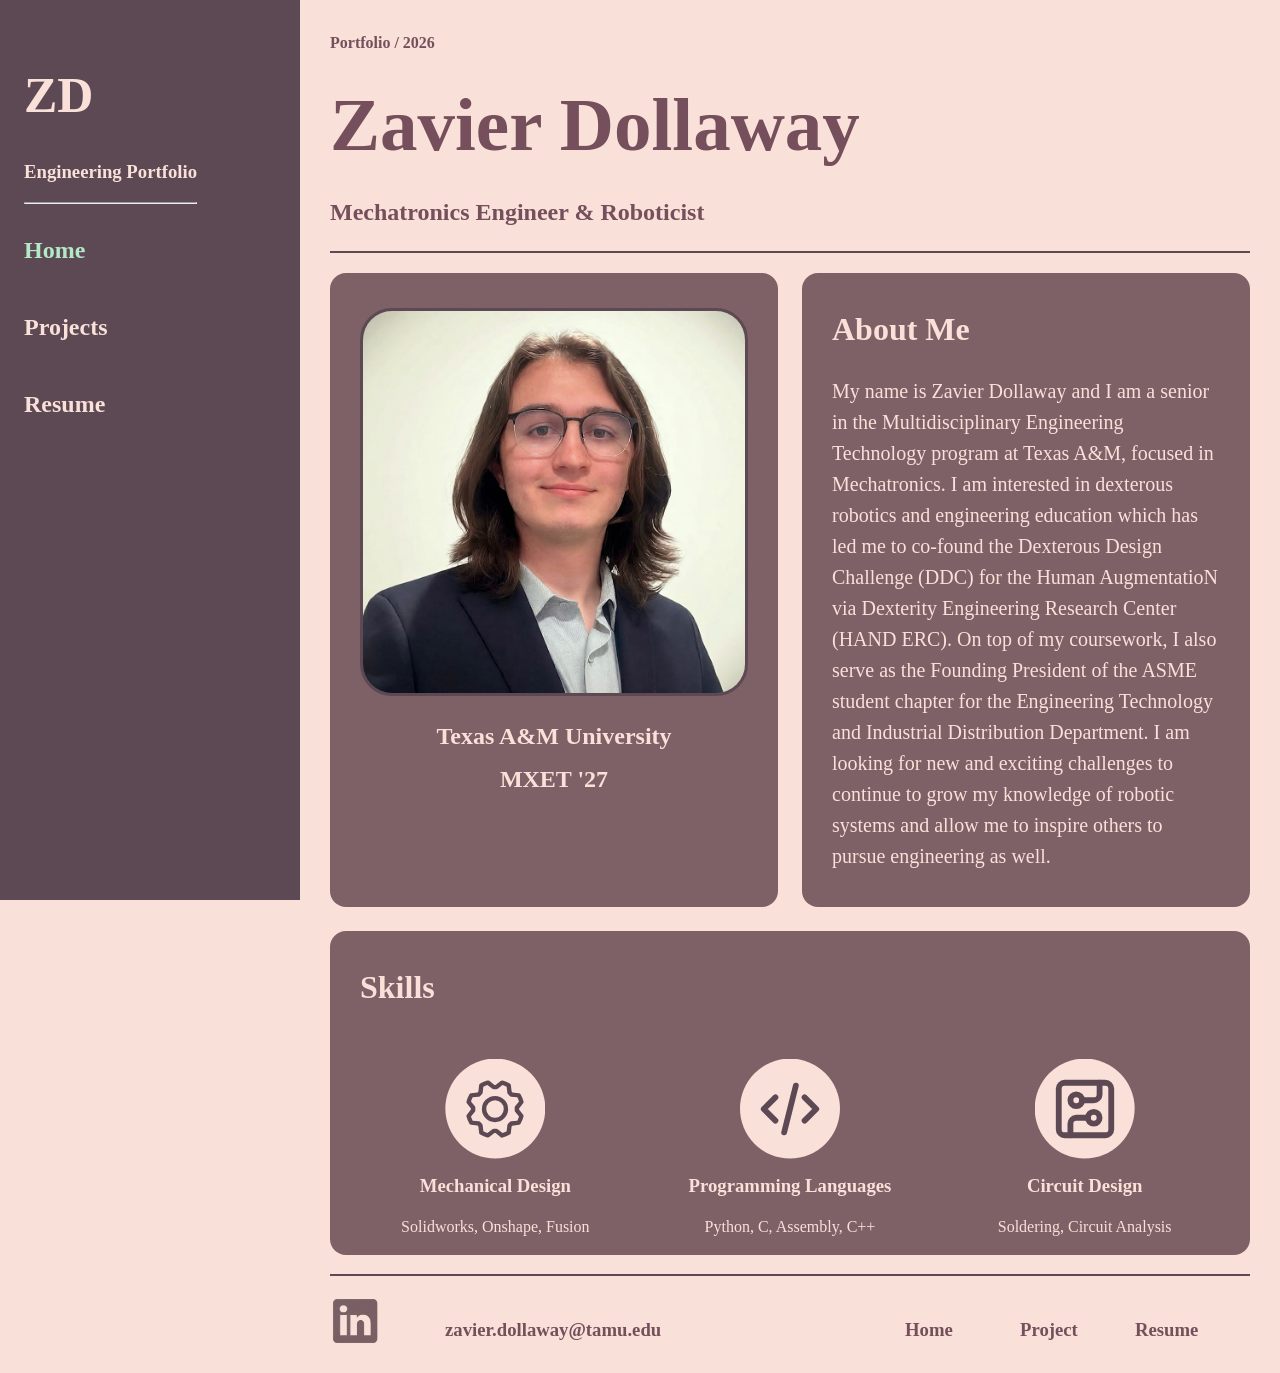
==== index.html @ c8cddef3 "Initial Commit" ====
<!DOCTYPE html>
<html lang="en">
<head>
  <meta charset="UTF-8">
  <meta name="viewport" content="width=device-width, initial-scale=1.0">
  <meta name="description" content="Engineering Portfolio for Zavier Dollaway">
  <title>Zavier Dollaway Portfolio</title>
  <link rel="stylesheet" href="styles.css">
</head>

<body class="page-layout">
    <header class="site-rail">
        <div class="header">
            <h1>ZD</h1>
            <h3>Engineering Portfolio</h3>
            <hr/>
        </div>
        <nav>
            <a href="index.html"><h2 class="active">Home</h2></a>
            <a href="projects.html"><h2>Projects</h2></a>
            <a href="resume.html"><h2>Resume</h2></a>
        </nav>
    </header>
    <main class="main-content">
        <div class="mc-head">
            <h4>Portfolio / 2026</h4>
            <h1>Zavier Dollaway</h1>
            <h2>Mechatronics Engineer & Roboticist</h2>
            <h2 class="bottom-border"></h2>
        </div>
        <div class="resource-border-2">
            <div class="resource-card">
                <br/>
                <img class="border" src="ZavierDollawayHeadshot.jpg">
                <h2>Texas A&M University</h2>
                <h2>MXET '27</h2>
            </div>
            <div class="resource-card">
                <h1>About Me</h1>
                <p>My name is Zavier Dollaway and I am a senior in the Multidisciplinary Engineering Technology program at Texas A&M, focused in Mechatronics. I am interested in dexterous robotics and engineering education which has led me to co-found the Dexterous Design Challenge (DDC) for the Human AugmentatioN via Dexterity Engineering Research Center (HAND ERC). On top of my coursework, I also serve as the Founding President of the ASME student chapter for the Engineering Technology and Industrial Distribution Department. I am looking for new and exciting challenges to continue to grow my knowledge of robotic systems and allow me to inspire others to pursue engineering as well.</p>
            </div>
        </div>
        <br/>
        <div class="resource-card">
            <h1>Skills</h1>
            <br/>
            <div class=" skill-split-3">
                <div>
                    <img class="skill-icon" src="mechanical-design.svg"/>
                    <h3>Mechanical Design</h3>
                    <p>Solidworks, Onshape, Fusion</p>
                </div>
                <div>
                    <img class="skill-icon" src="programming-languages.svg"/>
                    <h3>Programming Languages</h3>
                    <p>Python, C, Assembly, C++</p>
                </div>
                <div>
                    <img class="skill-icon" src="circuit-design.svg"/>
                    <h3>Circuit Design</h3>
                    <p>Soldering, Circuit Analysis</p>
                </div>
            </div>
        </div>


        <h2 class="bottom-border"></h2>
        <footer class="site-footer">
            <a href="www.linkedin.com/in/zavier-dollaway-00a139237" target="_blank"><img class="footer-img"     src="linkedin.png"/></a>
            <a href="mailto:zavier.dollaway@tamu.edu" target="_blank"><h3>zavier.dollaway@tamu.edu</h3></a>
            <a href="index.html"><h3>Home</h3></a>
            <a href="projects.html"><h3>Project</h3></a>
            <a href="resume.html"><h3>Resume</h3></a>
        </footer>
    </main>
</body>
---- styles.css ----
@import url('https://fonts.googleapis.com/css2?family=DM+Mono:wght@400;500&family=Manrope:wght@400;500;600;700;800&display=swap');


:root{--blauve: #5D4954;--pauve: #754F5B;--brauve: #7D6167;--tauve: #B3E9C7;--lauve: #F9E0D9}

*{box-sizing: border-box;}
html{scroll-behavior: smooth;}
body{margin:0;background: var(--lauve); color:var(--blauve);font-family: Georgia, 'Times New Roman', Times, serif; line-height: 1.55;}
a{color:inherit; text-decoration: none;}

/* Layout */
.page-layout {display: flex;min-height: 100vh;}
/*.site-rail {position: sticky;height: 100vh;align-self: start;width: 300px;flex-shrink: 0;background: var(--blauve);color: var(--lauve);padding: 30px 24px;display: flex;flex-direction: column;align-items: flex-start;}*/
.site-rail {
    position: sticky;
    top: 0;
    height: 100vh;
    width: 300px;
    flex-shrink: 0;
    background: var(--blauve);
    color: var(--lauve);
    padding: 30px 24px;
    display: flex;
    flex-direction: column;
    align-items: flex-start;
    align-self: flex-start;
    overflow-y: auto;
}
.site-rail nav {display: grid;width:100%;grid-template-columns: 1fr;}
.sidebar nav a {color: #cccccc;text-decoration: none;}
.sidebar nav a:hover {color: white;}
.header {line-height:1.25}.header h1{font-size:50px}
.main-content {flex: 1; min-width: 0; padding: 10px 30px; color: var(--pauve); display: flex; flex-direction: column;}
.mc-head h1{font-size:75px;line-height:0.5}
.top-border{border-top: 2px solid var(--blauve)}
.bottom-border{border-bottom: 2px solid var(--blauve)}
.site-footer {display:grid;width:100%;gap:5px 24px 24px;grid-template-columns: 1fr 4fr 1fr 1fr 1fr;}
.resource-border-2{display:grid;width:100%;gap:24px;grid-template-columns: repeat(2,minmax(0,1fr));}
.resource-border-3{display:grid;width:100%;gap:24px;grid-template-columns: repeat(3,minmax(0,1fr));}
.skill-split-3{display:grid;width:100%;gap:24px;grid-template-columns: repeat(3,minmax(0,1fr));}
.resource-card {background: var(--brauve);color: var(--lauve);padding: 10px 30px 15px;border-radius: 16px;}
.resource-card p{font-size:20px}
.resource-card img{width:100%;border-radius:32px}
.resource-card h2,.resource-card h3, .resource-card h6{text-align:center;line-height:1}
.footer-img{width:50px}


.project-tags {display: flex;flex-wrap: wrap;gap: 8px;align-items: center;justify-content: center;}
.tag {display: inline-flex;align-items: center;justify-content: center;border: 1px solid var(--tauve);border-radius: 6px;padding: 5px 12px;font-size: 16px;line-height: 1.2;white-space: nowrap;}


/* Cosmetic */
.border{border: 3px solid var(--blauve);border-radius:5px}
.active{color:var(--tauve)}
.skill-icon {width: 80px;height: 80px;min-width: 80px;min-height: 80px;flex: 0 0 80px;background-color: var(--lauve);border-radius: 50%;display: flex;justify-content: center;align-items: center;margin: 0 auto;}
.skill-icon img {width: 45px;height: 45px;object-fit: contain;}
.skill-split-3 .skill-icon {justify-self: center;align-self: center;}
.skill-split-3{justify-self: center;align-self: center;}
img.skill-icon {display: block;width: 100px;height: 100px;min-width: 100px;max-width: 100px;padding: 15px;background-color: var(--lauve); clip-path: circle(50%);object-fit: contain;margin: 0 auto;}
.skill-split-3 p{font-size:16px;text-align:center;margin:0}

/* Phone */
@media (max-width: 700px) {
    .site-rail {
        position: relative;
        height: auto;
        width: 100%;
        padding: 5px 20px 20px;
    }
    .page-layout {flex-direction: column;}
    .header h1{font-size:30px}
    .page-layout h2{font-size: 12px;}
    .header h3{display: none;}
    .header hr{display:none}
    .site-rail {width: 100%;padding: 5px 20px 20px}
    .site-rail nav{line-height:0.5;display:flex;justify-content:center;grid-template-columns: repeat(3,1fr);gap:1rem}
    .main-content {flex:1;padding: 28px 20px;padding: 20px 60px 60px;}
    .mc-head h1{font-size:25px;}
    .mc-head h4{font-size:10px}
    .bottom-border{border-bottom:0px}
    .resource-border-2,.skill-split-3{grid-template-columns: 1fr;}
    .resource-card p{font-size:10px}
    .site-footer h3{font-size:7px}
    .footer-img{width:15px}
    .resource-border-2 h1,.resource-border-3 h1{font-size:10px}
    .resource-border-3 h2{font-size:10px}
    .tag{font-size:10px}
    .resource-border-2 p,.resource-border-3 p{font-size:10px}
    .resource-border-3{gap:12px;justify-content:center;grid-template-columns: repeat(2,1fr);}
    .resource-card img {width: 100%;height: auto;border-radius: 16px;object-fit: contain;}
    .resource-card h1{font-size:16px}
    .resource-card h3{font-size:12px;}
    .skill-split-3 p{font-size:12px}
    img.skill-icon {width: 80px;height: 80px;min-width: 80px;max-width: 80px;min-height: 80px;max-height: 80px;padding: 12px;}
    }
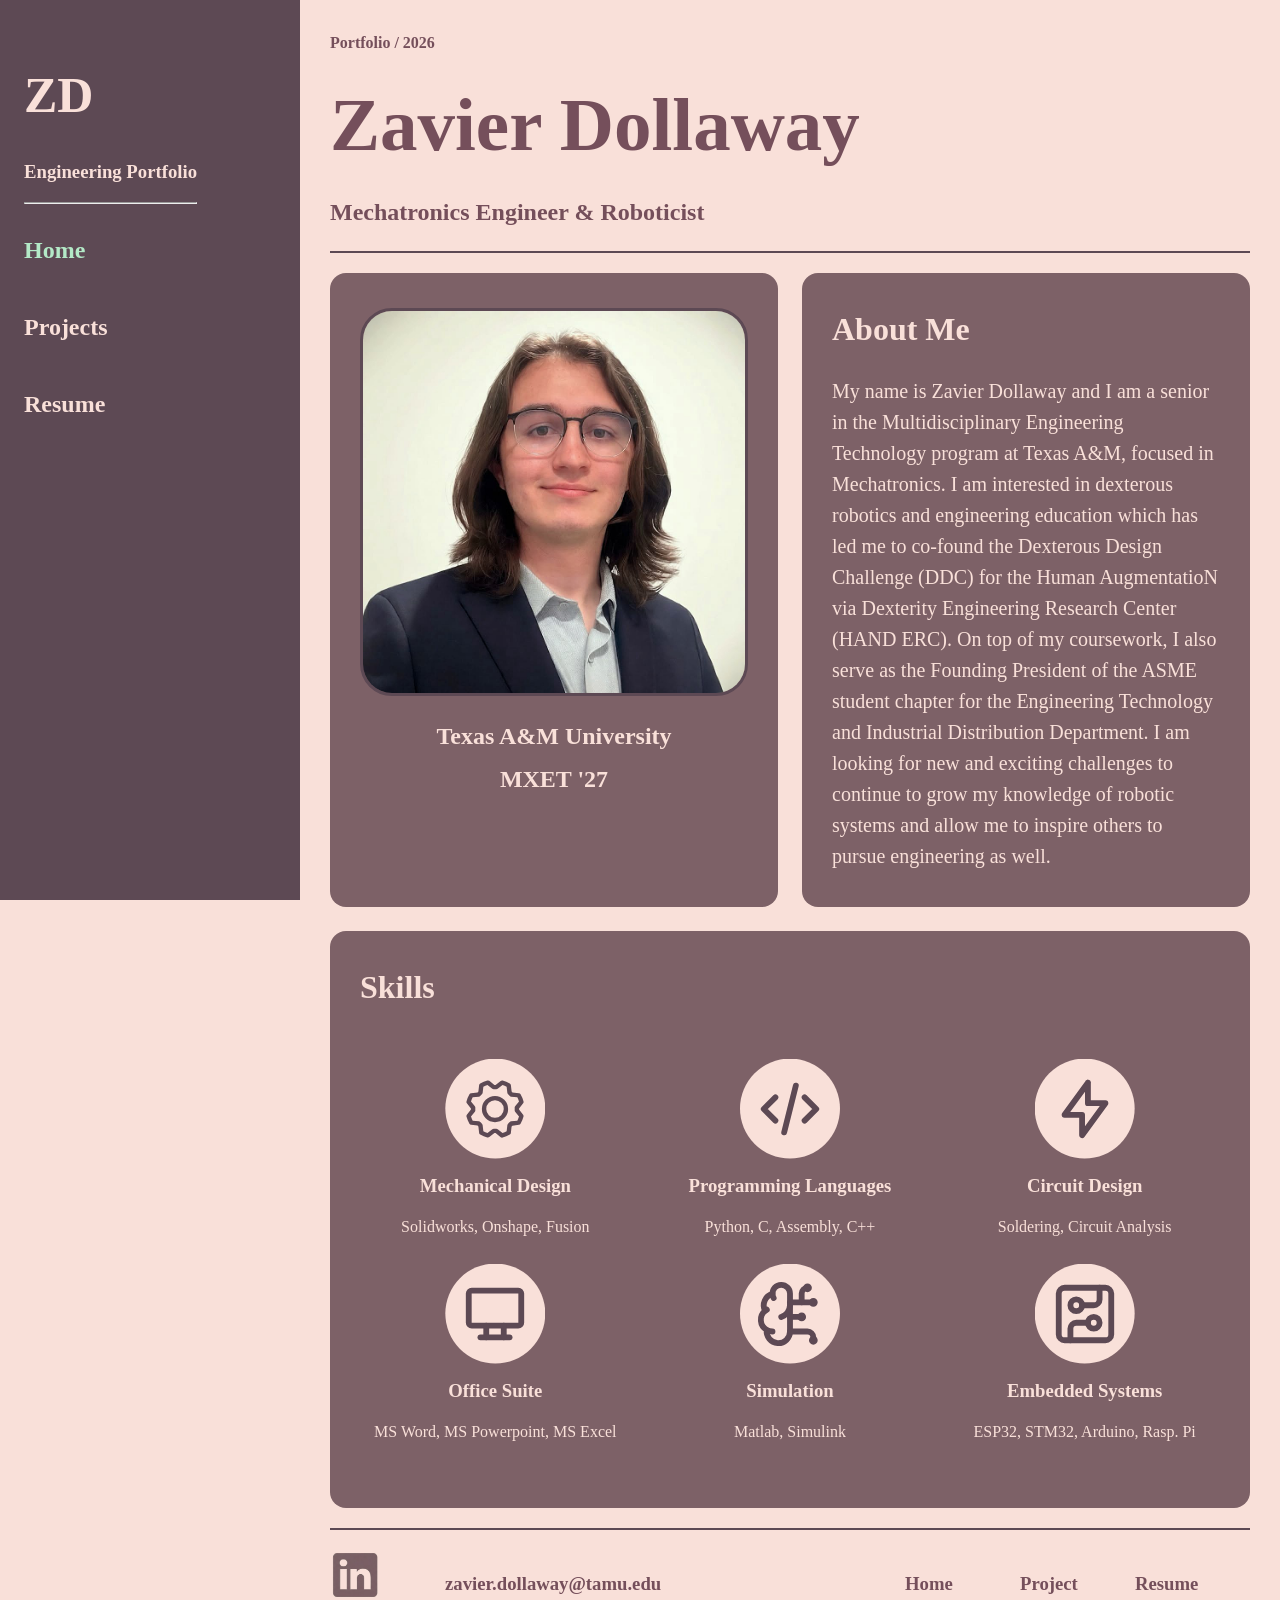
==== commit 5a937cc4: "Skills Update" ====
--- a/index.html
+++ b/index.html
@@ -60,6 +60,22 @@
                     <h3>Circuit Design</h3>
                     <p>Soldering, Circuit Analysis</p>
                 </div>
+                <div>
+                    <img class="skill-icon" src="office-suite.svg"/>
+                    <h3>Office Suite</h3>
+                    <p>MS Word, MS Powerpoint, MS Excel</p>
+                </div>
+                <div>
+                    <img class="skill-icon" src="simulation.svg"/>
+                    <h3>Simulation</h3>
+                    <p>Matlab, Simulink</p>
+                </div>
+                <div>
+                    <img class="skill-icon" src="embedded.svg"/>
+                    <h3>Embedded Systems</h3>
+                    <p>ESP32, STM32, Arduino, Rasp. Pi</p>
+                </div>
+                <br/>
             </div>
         </div>
 
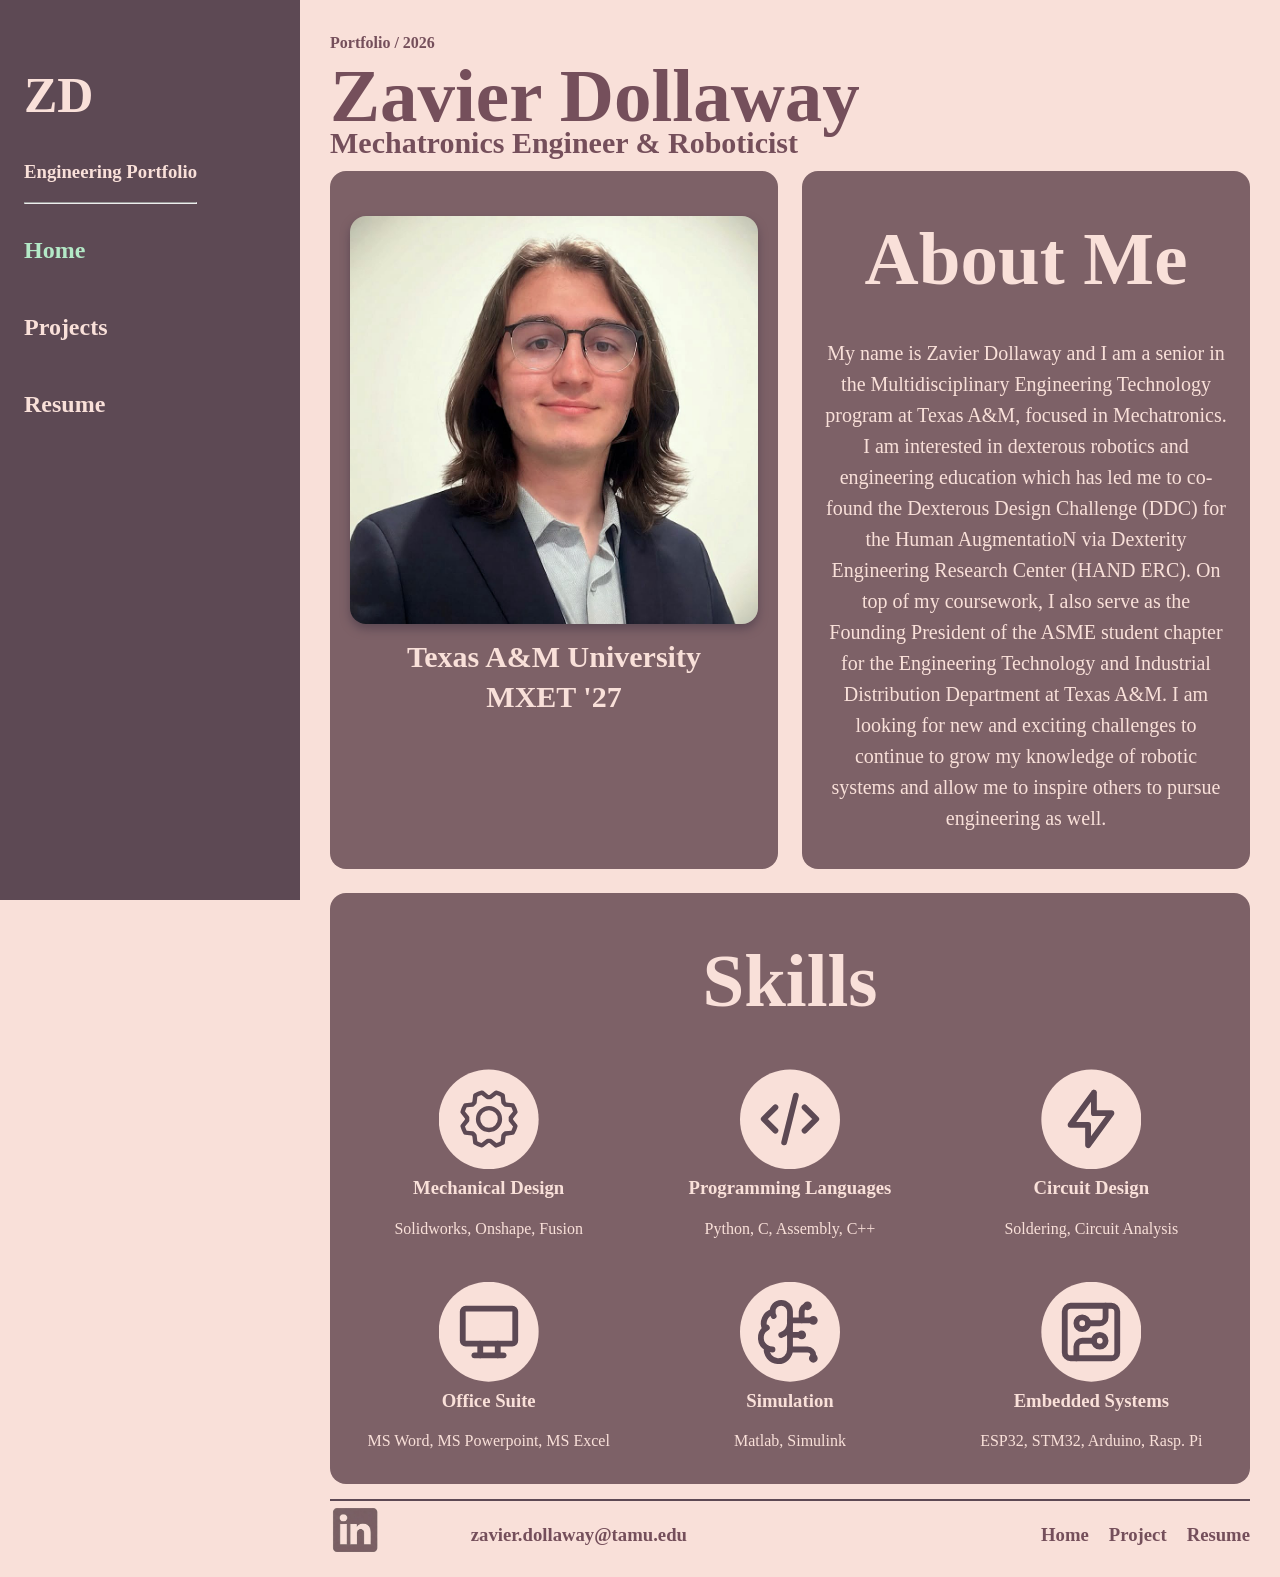
==== commit 783ae13a: "initial commit" ====
--- a/index.html
+++ b/index.html
@@ -6,6 +6,7 @@
   <meta name="description" content="Engineering Portfolio for Zavier Dollaway">
   <title>Zavier Dollaway Portfolio</title>
   <link rel="stylesheet" href="styles.css">
+  <link rel="icon" type="image/png" href="Assets/favicon.png">
 </head>
 
 <body class="page-layout">
@@ -31,13 +32,13 @@
         <div class="resource-border-2">
             <div class="resource-card">
                 <br/>
-                <img class="border" src="ZavierDollawayHeadshot.jpg">
+                <img class="border" src="Assets/ZavierDollawayHeadshot.jpg">
                 <h2>Texas A&M University</h2>
                 <h2>MXET '27</h2>
             </div>
             <div class="resource-card">
                 <h1>About Me</h1>
-                <p>My name is Zavier Dollaway and I am a senior in the Multidisciplinary Engineering Technology program at Texas A&M, focused in Mechatronics. I am interested in dexterous robotics and engineering education which has led me to co-found the Dexterous Design Challenge (DDC) for the Human AugmentatioN via Dexterity Engineering Research Center (HAND ERC). On top of my coursework, I also serve as the Founding President of the ASME student chapter for the Engineering Technology and Industrial Distribution Department. I am looking for new and exciting challenges to continue to grow my knowledge of robotic systems and allow me to inspire others to pursue engineering as well.</p>
+                <p>My name is Zavier Dollaway and I am a senior in the Multidisciplinary Engineering Technology program at Texas A&M, focused in Mechatronics. I am interested in dexterous robotics and engineering education which has led me to co-found the Dexterous Design Challenge (DDC) for the Human AugmentatioN via Dexterity Engineering Research Center (HAND ERC). On top of my coursework, I also serve as the Founding President of the ASME student chapter for the Engineering Technology and Industrial Distribution Department at Texas A&M. I am looking for new and exciting challenges to continue to grow my knowledge of robotic systems and allow me to inspire others to pursue engineering as well.</p>
             </div>
         </div>
         <br/>
@@ -46,47 +47,47 @@
             <br/>
             <div class=" skill-split-3">
                 <div>
-                    <img class="skill-icon" src="mechanical-design.svg"/>
+                    <img class="skill-icon" src="Assets/Icons/mechanical-design.svg"/>
                     <h3>Mechanical Design</h3>
                     <p>Solidworks, Onshape, Fusion</p>
                 </div>
                 <div>
-                    <img class="skill-icon" src="programming-languages.svg"/>
+                    <img class="skill-icon" src="Assets/Icons/programming-languages.svg"/>
                     <h3>Programming Languages</h3>
                     <p>Python, C, Assembly, C++</p>
                 </div>
                 <div>
-                    <img class="skill-icon" src="circuit-design.svg"/>
+                    <img class="skill-icon" src="Assets/Icons/circuit-design.svg"/>
                     <h3>Circuit Design</h3>
                     <p>Soldering, Circuit Analysis</p>
                 </div>
                 <div>
-                    <img class="skill-icon" src="office-suite.svg"/>
+                    <img class="skill-icon" src="Assets/Icons/office-suite.svg"/>
                     <h3>Office Suite</h3>
                     <p>MS Word, MS Powerpoint, MS Excel</p>
                 </div>
                 <div>
-                    <img class="skill-icon" src="simulation.svg"/>
+                    <img class="skill-icon" src="Assets/Icons/simulation.svg"/>
                     <h3>Simulation</h3>
                     <p>Matlab, Simulink</p>
                 </div>
                 <div>
-                    <img class="skill-icon" src="embedded.svg"/>
+                    <img class="skill-icon" src="Assets/Icons/embedded.svg"/>
                     <h3>Embedded Systems</h3>
                     <p>ESP32, STM32, Arduino, Rasp. Pi</p>
                 </div>
-                <br/>
             </div>
         </div>
 
 
-        <h2 class="bottom-border"></h2>
         <footer class="site-footer">
-            <a href="www.linkedin.com/in/zavier-dollaway-00a139237" target="_blank"><img class="footer-img"     src="linkedin.png"/></a>
+            <a href="www.linkedin.com/in/zavier-dollaway-00a139237" target="_blank"><img class="footer-img" src="Assets/Icons/linkedin.png"/></a>
             <a href="mailto:zavier.dollaway@tamu.edu" target="_blank"><h3>zavier.dollaway@tamu.edu</h3></a>
-            <a href="index.html"><h3>Home</h3></a>
-            <a href="projects.html"><h3>Project</h3></a>
-            <a href="resume.html"><h3>Resume</h3></a>
+            <div class="footer-nav">
+                <a href="index.html"><h3>Home</h3></a>
+                <a href="projects.html"><h3>Project</h3></a>
+                <a href="resume.html"><h3>Resume</h3></a>
+            </div>
         </footer>
     </main>
 </body>
--- a/styles.css
+++ b/styles.css
@@ -31,26 +31,40 @@
 .sidebar nav a:hover {color: white;}
 .header {line-height:1.25}.header h1{font-size:50px}
 .main-content {flex: 1; min-width: 0; padding: 10px 30px; color: var(--pauve); display: flex; flex-direction: column;}
+.main-content h1{font-size: 75px;margin-bottom:10px;margin-top:10px;margin-bottom:5px}
+.main-content h2{font-size:30px;margin-top:5px;margin-bottom:0px}
 .mc-head h1{font-size:75px;line-height:0.5}
 .top-border{border-top: 2px solid var(--blauve)}
-.bottom-border{border-bottom: 2px solid var(--blauve)}
-.site-footer {display:grid;width:100%;gap:5px 24px 24px;grid-template-columns: 1fr 4fr 1fr 1fr 1fr;}
+.site-footer {margin-top:15px;border-top:2px solid var(--blauve);display:grid;width:100%;gap:5px 24px 24px 24px ;grid-template-columns: 1fr 1fr 4fr;align-items: center;}
+.site-footer > div{justify-content: right;}
+.footer-nav{display:flex;flex-direction: row;gap:20px}
 .resource-border-2{display:grid;width:100%;gap:24px;grid-template-columns: repeat(2,minmax(0,1fr));}
 .resource-border-3{display:grid;width:100%;gap:24px;grid-template-columns: repeat(3,minmax(0,1fr));}
-.skill-split-3{display:grid;width:100%;gap:24px;grid-template-columns: repeat(3,minmax(0,1fr));}
-.resource-card {background: var(--brauve);color: var(--lauve);padding: 10px 30px 15px;border-radius: 16px;}
+.skill-split-3{display:grid;width:100%;gap:24px;grid-template-columns: repeat(3,minmax(0,1fr));margin-bottom: 15px;row-gap:40px}
+.skill-split-3 > div{text-align:center}
+
+.project-card{background:var(--brauve);color:var(--lauve);padding: 15px;border-radius:8px;align-items:center;margin-top:10px;line-height: 1.3;}
+.project-card img{width:100%; border-radius:8px;}
+.project-card h2{font-size: 20px}
+.project-card p{font-size: 20px;}
+.project-split-3{display:grid;width:100%;column-gap:24px;row-gap:12px;grid-template-columns:minmax(0,3fr) minmax(0,6fr) minmax(0,1fr)}
+.project-card .arrow{display:block;width:75px;height:auto}
+.resume-frame{display:block;width:100%;max-width:900px;height:1150px;margin:30px auto;border:none;background:transparent;}
+.resume-mobile{display:none}
+
+.resource-card {background: var(--brauve);color: var(--lauve);padding: 20px 20px 15px;border-radius: 16px;text-align: center;}
 .resource-card p{font-size:20px}
-.resource-card img{width:100%;border-radius:32px}
-.resource-card h2,.resource-card h3, .resource-card h6{text-align:center;line-height:1}
+.resource-card img{width:100%;border-radius:16px;}
+.resource-card h2,.resource-card h3, .resource-card h6{line-height:1;margin-top:10px}
 .footer-img{width:50px}
 
 
-.project-tags {display: flex;flex-wrap: wrap;gap: 8px;align-items: center;justify-content: center;}
-.tag {display: inline-flex;align-items: center;justify-content: center;border: 1px solid var(--tauve);border-radius: 6px;padding: 5px 12px;font-size: 16px;line-height: 1.2;white-space: nowrap;}
+.project-tags {margin-top:20px;display: flex;flex-wrap: wrap;gap: 8px;align-items: left;justify-content: left;}
+.tag {display: inline-flex;align-items: center;justify-content: center;border: 1px solid var(--tauve);border-radius: 6px;padding: 5px 12px;font-size: 12px;line-height: 1.2;white-space: nowrap;}
 
 
 /* Cosmetic */
-.border{border: 3px solid var(--blauve);border-radius:5px}
+.border{box-shadow: 0 5px 10px var(--blauve);border-radius:5px}
 .active{color:var(--tauve)}
 .skill-icon {width: 80px;height: 80px;min-width: 80px;min-height: 80px;flex: 0 0 80px;background-color: var(--lauve);border-radius: 50%;display: flex;justify-content: center;align-items: center;margin: 0 auto;}
 .skill-icon img {width: 45px;height: 45px;object-fit: contain;}
@@ -74,22 +88,32 @@
     .header hr{display:none}
     .site-rail {width: 100%;padding: 5px 20px 20px}
     .site-rail nav{line-height:0.5;display:flex;justify-content:center;grid-template-columns: repeat(3,1fr);gap:1rem}
-    .main-content {flex:1;padding: 28px 20px;padding: 20px 60px 60px;}
+    .main-content {flex:1;padding: 28px 20px;}
+    .main-content h1{font-size: 50px;}
+    .main-content h2{font-size:20px}
     .mc-head h1{font-size:25px;}
     .mc-head h4{font-size:10px}
     .bottom-border{border-bottom:0px}
-    .resource-border-2,.skill-split-3{grid-template-columns: 1fr;}
+    .resource-border-2,.skill-split-3, .project-split-3{grid-template-columns: 1fr}
     .resource-card p{font-size:10px}
-    .site-footer h3{font-size:7px}
+    .site-footer h3{font-size:10px}
+    .site-footer > div{display:none}
     .footer-img{width:15px}
     .resource-border-2 h1,.resource-border-3 h1{font-size:10px}
     .resource-border-3 h2{font-size:10px}
     .tag{font-size:10px}
     .resource-border-2 p,.resource-border-3 p{font-size:10px}
     .resource-border-3{gap:12px;justify-content:center;grid-template-columns: repeat(2,1fr);}
-    .resource-card img {width: 100%;height: auto;border-radius: 16px;object-fit: contain;}
+    .resource-card{padding: 10px 10px 10px}
+    .resource-card img {border-radius: 16px;}
     .resource-card h1{font-size:16px}
     .resource-card h3{font-size:12px;}
     .skill-split-3 p{font-size:12px}
     img.skill-icon {width: 80px;height: 80px;min-width: 80px;max-width: 80px;min-height: 80px;max-height: 80px;padding: 12px;}
+    .project-card .arrow{display:none}
+    .project-card img{margin-bottom: 5px;}
+    .project-card h2{margin-top:5px}
+    .project-card p{font-size: 12px;}
+    .resume-frame {display:none}
+    .resume-mobile{display:block}
     }
